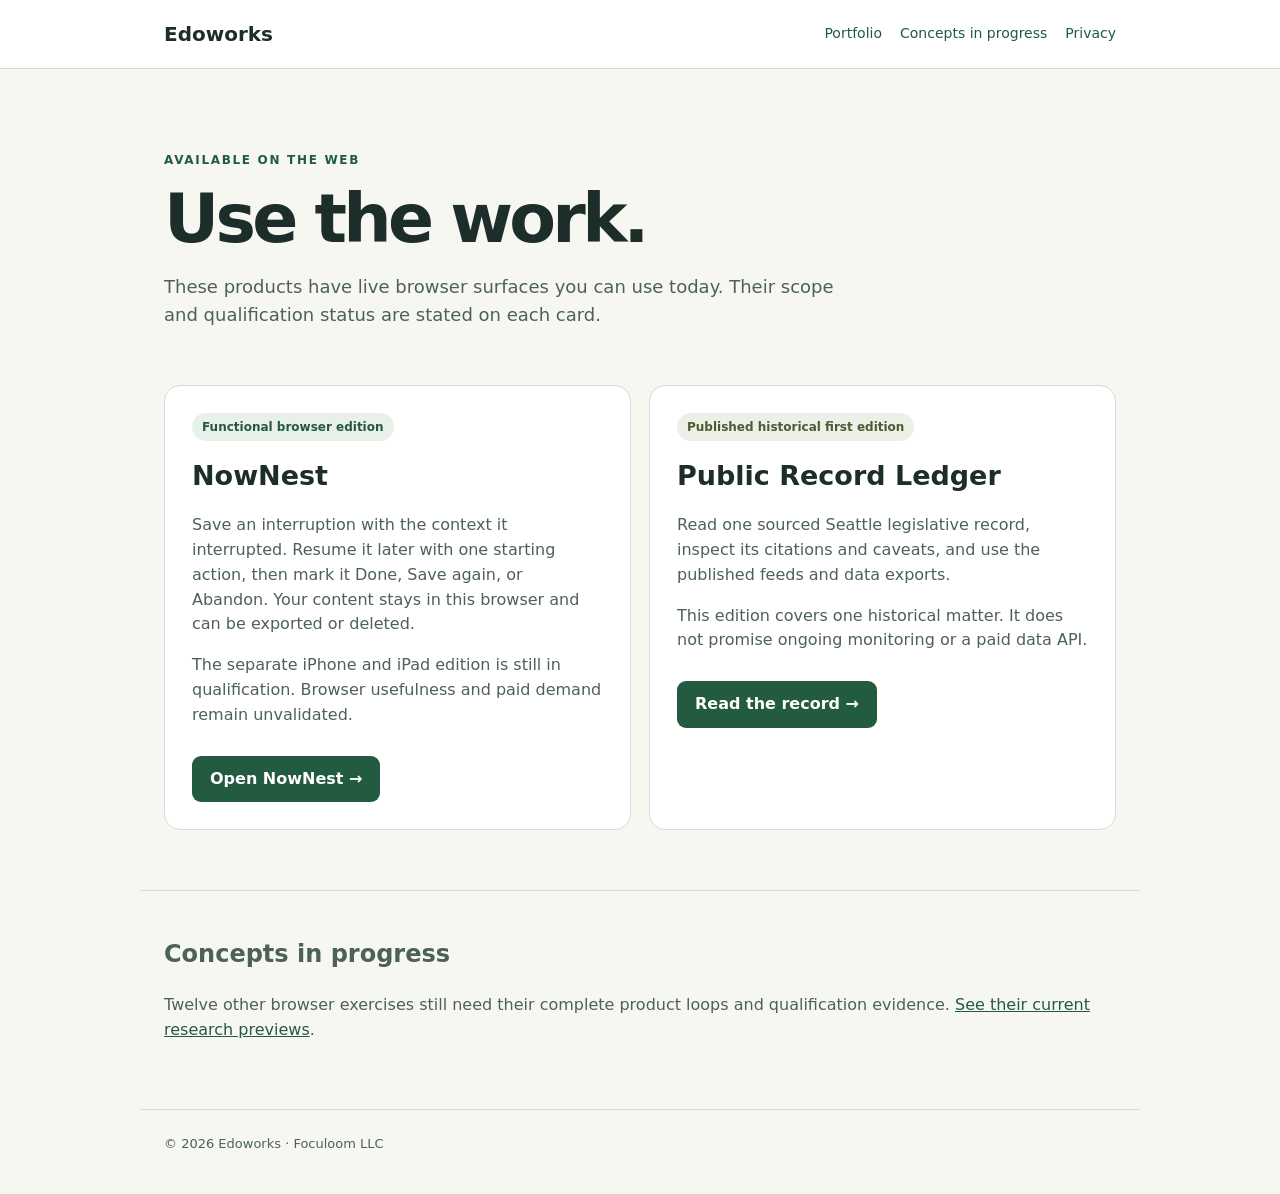
==== apps/index.html @ 564248c1 "Add Edoworks web products entry point" ====
<!doctype html>
<html lang="en">
<head>
  <meta charset="utf-8">
  <meta name="viewport" content="width=device-width, initial-scale=1">
  <title>Web products — Edoworks</title>
  <meta name="description" content="Use the NowNest browser edition and read Public Record Ledger's sourced historical first edition.">
  <link rel="canonical" href="https://edoworks.com/apps/">
  <meta property="og:type" content="website">
  <meta property="og:url" content="https://edoworks.com/apps/">
  <meta property="og:title" content="Web products — Edoworks">
  <meta property="og:description" content="NowNest web edition and Public Record Ledger's historical first edition.">
  <style>
    :root{--ink:#1d2d29;--muted:#4d6159;--line:#d4ddd5;--bg:#f7f7f2;--paper:#fff;--green:#235b41}*{box-sizing:border-box}body{margin:0;background:var(--bg);color:var(--ink);font:16px/1.55 system-ui,-apple-system,"Segoe UI",sans-serif}a{color:var(--green)}a:focus-visible{outline:3px solid #1d4a91;outline-offset:3px}.skip{position:absolute;top:-70px;left:12px;background:white;padding:8px}.skip:focus{top:12px}.top{border-bottom:1px solid var(--line);background:white}.wrap{max-width:1000px;margin:auto;padding-left:24px;padding-right:24px}.nav{min-height:68px;display:flex;align-items:center;justify-content:space-between;gap:20px}.brand{text-decoration:none;font-size:20px;font-weight:800;color:var(--ink)}.nav-links{display:flex;gap:18px;flex-wrap:wrap}.nav-links a{text-decoration:none;font-size:14px}.hero{padding-top:70px;padding-bottom:38px}.eyebrow{font-size:12px;text-transform:uppercase;letter-spacing:.14em;color:var(--green);font-weight:800}.hero h1{font-size:clamp(42px,6vw,68px);line-height:1.08;letter-spacing:-.055em;margin:10px 0 16px}.hero p:last-child{max-width:680px;color:var(--muted);font-size:18px}.grid{display:grid;grid-template-columns:1fr 1fr;gap:18px;padding-bottom:60px}.card{background:var(--paper);border:1px solid var(--line);border-radius:16px;padding:27px}.card h2{font-size:27px;margin:14px 0 8px}.card p{color:var(--muted)}.status{display:inline-block;border-radius:100px;background:#e8f1e9;color:#26593c;padding:5px 10px;font-size:12px;font-weight:800}.status.ledger{background:#edf0e7;color:#4a5b33}.button{display:inline-block;background:var(--green);color:white;padding:11px 18px;border-radius:9px;font-weight:750;text-decoration:none;margin-top:12px}.button:hover{background:#15422e}.note{border-top:1px solid var(--line);padding-top:25px;padding-bottom:50px;color:var(--muted)}footer{border-top:1px solid var(--line);padding-top:24px;padding-bottom:40px;color:var(--muted);font-size:13px}@media(max-width:700px){.grid{grid-template-columns:1fr}.hero{padding-top:45px}.nav{align-items:start;flex-direction:column;padding-top:15px;padding-bottom:15px}}
  </style>
</head>
<body>
  <a class="skip" href="#main">Skip to content</a>
  <header class="top"><nav class="nav wrap" aria-label="Site navigation"><a class="brand" href="/">Edoworks</a><div class="nav-links"><a href="/portfolio/">Portfolio</a><a href="/trials/">Concepts in progress</a><a href="/privacy/">Privacy</a></div></nav></header>
  <main id="main">
    <section class="hero wrap"><p class="eyebrow">Available on the web</p><h1>Use the work.</h1><p>These products have live browser surfaces you can use today. Their scope and qualification status are stated on each card.</p></section>
    <div class="grid wrap">
      <article class="card"><span class="status">Functional browser edition</span><h2>NowNest</h2><p>Save an interruption with the context it interrupted. Resume it later with one starting action, then mark it Done, Save again, or Abandon. Your content stays in this browser and can be exported or deleted.</p><p class="small">The separate iPhone and iPad edition is still in qualification. Browser usefulness and paid demand remain unvalidated.</p><a class="button" href="https://product-trial-lab.foculoom-5388.chatgpt.site/nownest.html">Open NowNest →</a></article>
      <article class="card"><span class="status ledger">Published historical first edition</span><h2>Public Record Ledger</h2><p>Read one sourced Seattle legislative record, inspect its citations and caveats, and use the published feeds and data exports.</p><p class="small">This edition covers one historical matter. It does not promise ongoing monitoring or a paid data API.</p><a class="button" href="https://public-record-ledger.foculoom-5388.chatgpt.site/">Read the record →</a></article>
    </div>
    <section class="note wrap"><h2>Concepts in progress</h2><p>Twelve other browser exercises still need their complete product loops and qualification evidence. <a href="/trials/">See their current research previews</a>.</p></section>
  </main>
  <footer class="wrap">&copy; 2026 Edoworks · Foculoom LLC</footer>
</body>
</html>
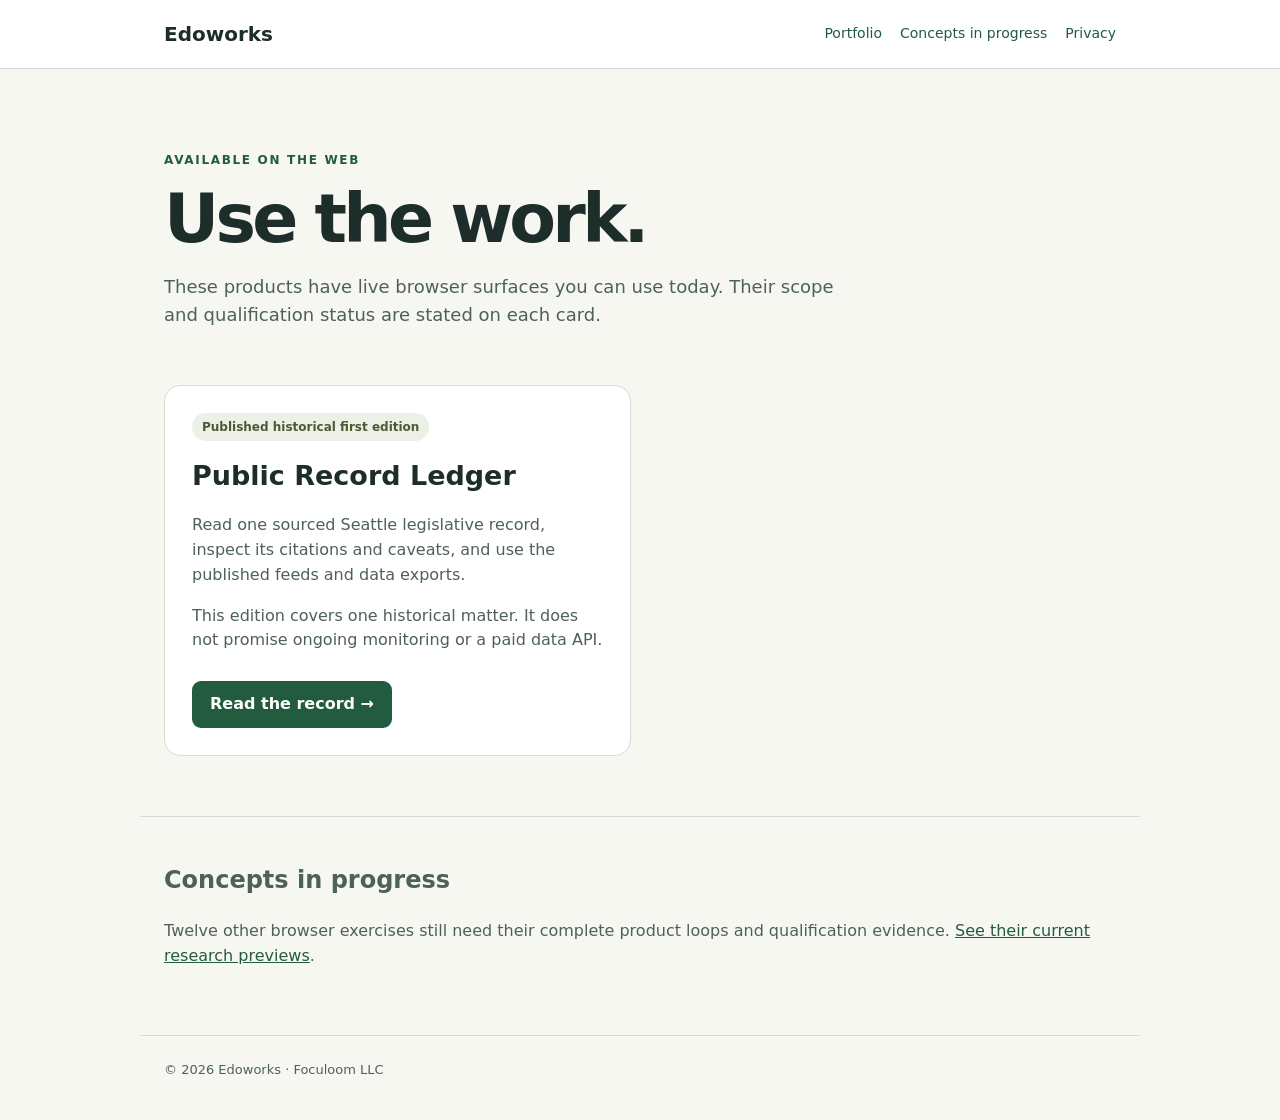
==== commit 96341201: "Retire deprecated products from active discovery" ====
--- a/apps/index.html
+++ b/apps/index.html
@@ -4,12 +4,12 @@
   <meta charset="utf-8">
   <meta name="viewport" content="width=device-width, initial-scale=1">
   <title>Web products — Edoworks</title>
-  <meta name="description" content="Use the NowNest browser edition and read Public Record Ledger's sourced historical first edition.">
+  <meta name="description" content="Read Public Record Ledger's sourced historical first edition.">
   <link rel="canonical" href="https://edoworks.com/apps/">
   <meta property="og:type" content="website">
   <meta property="og:url" content="https://edoworks.com/apps/">
   <meta property="og:title" content="Web products — Edoworks">
-  <meta property="og:description" content="NowNest web edition and Public Record Ledger's historical first edition.">
+  <meta property="og:description" content="Public Record Ledger's historical first edition.">
   <style>
     :root{--ink:#1d2d29;--muted:#4d6159;--line:#d4ddd5;--bg:#f7f7f2;--paper:#fff;--green:#235b41}*{box-sizing:border-box}body{margin:0;background:var(--bg);color:var(--ink);font:16px/1.55 system-ui,-apple-system,"Segoe UI",sans-serif}a{color:var(--green)}a:focus-visible{outline:3px solid #1d4a91;outline-offset:3px}.skip{position:absolute;top:-70px;left:12px;background:white;padding:8px}.skip:focus{top:12px}.top{border-bottom:1px solid var(--line);background:white}.wrap{max-width:1000px;margin:auto;padding-left:24px;padding-right:24px}.nav{min-height:68px;display:flex;align-items:center;justify-content:space-between;gap:20px}.brand{text-decoration:none;font-size:20px;font-weight:800;color:var(--ink)}.nav-links{display:flex;gap:18px;flex-wrap:wrap}.nav-links a{text-decoration:none;font-size:14px}.hero{padding-top:70px;padding-bottom:38px}.eyebrow{font-size:12px;text-transform:uppercase;letter-spacing:.14em;color:var(--green);font-weight:800}.hero h1{font-size:clamp(42px,6vw,68px);line-height:1.08;letter-spacing:-.055em;margin:10px 0 16px}.hero p:last-child{max-width:680px;color:var(--muted);font-size:18px}.grid{display:grid;grid-template-columns:1fr 1fr;gap:18px;padding-bottom:60px}.card{background:var(--paper);border:1px solid var(--line);border-radius:16px;padding:27px}.card h2{font-size:27px;margin:14px 0 8px}.card p{color:var(--muted)}.status{display:inline-block;border-radius:100px;background:#e8f1e9;color:#26593c;padding:5px 10px;font-size:12px;font-weight:800}.status.ledger{background:#edf0e7;color:#4a5b33}.button{display:inline-block;background:var(--green);color:white;padding:11px 18px;border-radius:9px;font-weight:750;text-decoration:none;margin-top:12px}.button:hover{background:#15422e}.note{border-top:1px solid var(--line);padding-top:25px;padding-bottom:50px;color:var(--muted)}footer{border-top:1px solid var(--line);padding-top:24px;padding-bottom:40px;color:var(--muted);font-size:13px}@media(max-width:700px){.grid{grid-template-columns:1fr}.hero{padding-top:45px}.nav{align-items:start;flex-direction:column;padding-top:15px;padding-bottom:15px}}
   </style>
@@ -20,7 +20,6 @@
   <main id="main">
     <section class="hero wrap"><p class="eyebrow">Available on the web</p><h1>Use the work.</h1><p>These products have live browser surfaces you can use today. Their scope and qualification status are stated on each card.</p></section>
     <div class="grid wrap">
-      <article class="card"><span class="status">Functional browser edition</span><h2>NowNest</h2><p>Save an interruption with the context it interrupted. Resume it later with one starting action, then mark it Done, Save again, or Abandon. Your content stays in this browser and can be exported or deleted.</p><p class="small">The separate iPhone and iPad edition is still in qualification. Browser usefulness and paid demand remain unvalidated.</p><a class="button" href="https://product-trial-lab.foculoom-5388.chatgpt.site/nownest.html">Open NowNest →</a></article>
       <article class="card"><span class="status ledger">Published historical first edition</span><h2>Public Record Ledger</h2><p>Read one sourced Seattle legislative record, inspect its citations and caveats, and use the published feeds and data exports.</p><p class="small">This edition covers one historical matter. It does not promise ongoing monitoring or a paid data API.</p><a class="button" href="https://public-record-ledger.foculoom-5388.chatgpt.site/">Read the record →</a></article>
     </div>
     <section class="note wrap"><h2>Concepts in progress</h2><p>Twelve other browser exercises still need their complete product loops and qualification evidence. <a href="/trials/">See their current research previews</a>.</p></section>
